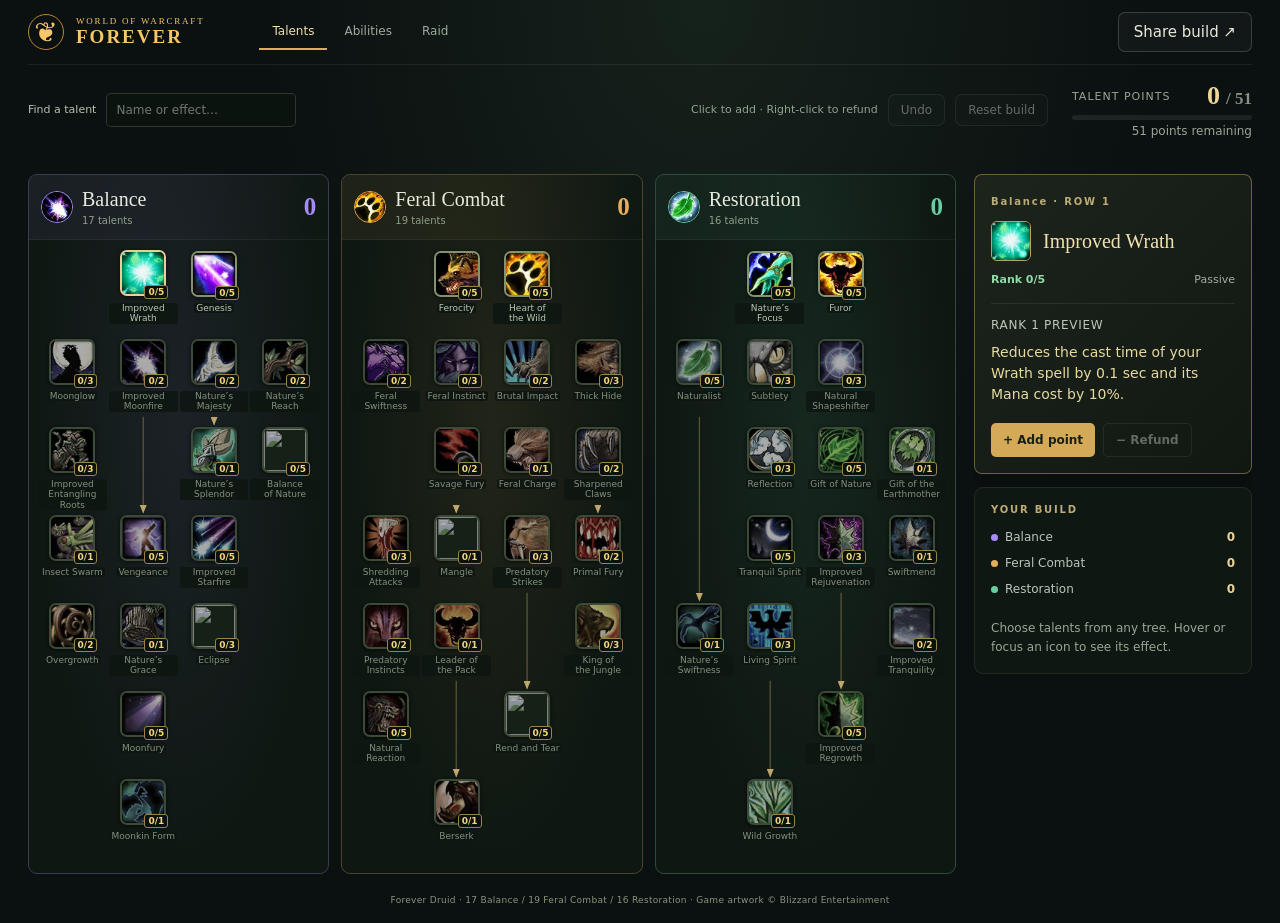
==== index.html @ 5e4475e9 "Add WoW Forever raid planner" ====
<!doctype html>
<html lang="en">
  <head>
    <meta charset="UTF-8">
    <meta name="viewport" content="width=device-width,initial-scale=1.0">
    <title>WoW Forever — Druid Talent Calculator</title>
    <meta name="description" content="Plan your WoW Forever Druid build across Balance, Feral Combat, and Restoration with all 52 talents.">
    <link rel="canonical" href="https://jvmes-wow.github.io/forever-druid/">
    <meta property="og:type" content="website">
    <meta property="og:site_name" content="WoW Forever Druid Calculator">
    <meta property="og:title" content="WoW Forever — Druid Talent Calculator">
    <meta property="og:description" content="Plan your WoW Forever Druid build across Balance, Feral Combat, and Restoration with all 52 talents.">
    <meta property="og:url" content="https://jvmes-wow.github.io/forever-druid/">
    <meta property="og:image" content="https://jvmes-wow.github.io/forever-druid/og.png">
    <meta property="og:image:secure_url" content="https://jvmes-wow.github.io/forever-druid/og.png">
    <meta property="og:image:type" content="image/png">
    <meta property="og:image:width" content="1200">
    <meta property="og:image:height" content="630">
    <meta property="og:image:alt" content="WoW Forever Druid Talent Calculator, showing the Balance, Feral Combat, and Restoration trees with their game icons.">
    <meta name="twitter:card" content="summary_large_image">
    <meta name="twitter:title" content="WoW Forever — Druid Talent Calculator">
    <meta name="twitter:description" content="Plan your WoW Forever Druid build across Balance, Feral Combat, and Restoration with all 52 talents.">
    <meta name="twitter:image" content="https://jvmes-wow.github.io/forever-druid/og.png">
    <meta name="twitter:image:alt" content="WoW Forever Druid Talent Calculator, showing the Balance, Feral Combat, and Restoration trees with their game icons.">
    <meta name="theme-color" content="#66cea0">
    <link rel="stylesheet" href="styles.css">
  </head>
  <body>
    <div id="root"><p>Loading Druid talents…</p></div>
    <noscript>Enable JavaScript to use the talent calculator.</noscript>
    <script src="talents.js"></script>
    <script src="calculator.js"></script>
    <script src="app.js"></script>
  </body>
</html>
---- styles.css ----
:root{color-scheme:dark;font-family:system-ui,-apple-system,BlinkMacSystemFont,"Segoe UI",sans-serif;color:#e7eadc;background:#0b1010;font-size:15px}
*{box-sizing:border-box}body{margin:0;background:radial-gradient(ellipse at 55% 0,#263c2d66,transparent 45%),#0b1010}button,input,textarea{font:inherit}button{color:inherit;cursor:pointer;border:0}button:disabled{opacity:.4;cursor:default}button:focus-visible,input:focus-visible,textarea:focus-visible,summary:focus-visible{outline:2px solid #f1d28c;outline-offset:4px}main{max-width:1390px;margin:auto;padding:0 42px}header{height:92px;border-bottom:1px solid #ffffff12;display:flex;align-items:center;gap:55px}.brand{display:flex;align-items:center;gap:12px;color:#f6c669}.crest{font-size:38px;border:1px solid #ba8735;border-radius:50%;width:46px;height:46px;display:grid;place-items:center}.brand small,.brand strong{display:block;font-family:Georgia,serif}.brand small{font-size:9px;letter-spacing:1.8px}.brand strong{font-size:22px;letter-spacing:2px}.header-label{font-size:11px;letter-spacing:1.8px;color:#bba576}.ghost{border:1px solid #ffffff2b;background:#ffffff08;padding:10px 15px;border-radius:7px}header>.ghost{margin-left:auto}.hero{display:flex;justify-content:space-between;align-items:center;gap:30px;padding:48px 0 32px}.eyebrow{font-size:10px;font-weight:700;letter-spacing:1.8px;color:#bdab78;margin:0 0 9px}.hero h1{font:500 49px Georgia,serif;margin:0;letter-spacing:-1px}.hero em{color:#d8af62;font-style:normal}.intro{color:#9ea99c;font-size:15px;margin-bottom:0}.points{width:220px;flex-shrink:0;text-align:right;color:#9ba697}.points>span{font-size:10px;text-transform:uppercase;letter-spacing:1.5px}.points b{font:700 34px Georgia,serif;display:block;color:#f1d497}.points b i{font-size:17px;font-style:normal;color:#829283;margin-left:6px}.points small{display:block;margin-top:8px;font-size:11px}.meter{height:5px;border-radius:4px;background:#ffffff13;margin-top:8px}.meter i{display:block;height:100%;background:linear-gradient(90deg,#e3ae55,#fff0a3);border-radius:4px;transition:width .15s}.switcher{display:grid;grid-template-columns:repeat(3,1fr);gap:12px}.switcher button{border:1px solid #ffffff14;background:#101813;padding:16px;display:flex;align-items:center;gap:14px;text-align:left;border-radius:7px}.switcher button.on{border-color:var(--tree);box-shadow:inset 0 0 25px color-mix(in srgb,var(--tree) 12%,transparent)}.switcher button:not(.on){opacity:.65}.switcher button>span{font-size:29px;color:var(--tree)}.switcher b,.switcher small{display:block}.switcher small{color:#a1afa0;margin-top:4px;font-size:11px}.toolbar{display:flex;align-items:center;gap:10px;margin-top:22px}.toolbar>span{font-size:11px;color:#93a18f;margin-left:auto}.toolbar button{font-size:12px}.search-label{font-size:11px;color:#b8c2b1;display:flex;align-items:center;gap:10px}input[type=search],input[type=number],textarea{border:1px solid #ffffff26;background:#0b130e;border-radius:5px;padding:9px;color:#edf0e9}input[type=search]{width:190px;font-size:12px}input[type=number]{width:74px}#status{font-size:12px;min-height:18px;color:#dec183;margin:10px 0}.workspace{display:grid;grid-template-columns:minmax(0,1fr) 340px;gap:24px;align-items:start}.tree-panel,.summary{background:#0e1712;border:1px solid #ffffff14;border-radius:9px}.tree-head{display:flex;justify-content:space-between;align-items:center;padding:24px 28px 16px}.tree-head h2{font:500 28px Georgia,serif;margin:0}.tree-head>span{font-size:12px;color:#c7b080}.tree-grid{display:grid;grid-template:repeat(7,116px)/repeat(4,minmax(0,1fr));position:relative;margin:0 24px 20px;background:radial-gradient(ellipse at 50% 18%,color-mix(in srgb,var(--tree) 10%,transparent),transparent 67%)}.connections{position:absolute;inset:0;width:100%;height:100%;pointer-events:none;overflow:visible}.connections>path{stroke:#bfa66a66;stroke-width:1.3;fill:none;vector-effect:non-scaling-stroke}.connections>path.ready{stroke:#e0c17b}.connections marker path{fill:#bfa66a}.node{position:relative;z-index:1;justify-self:stretch;align-self:start;display:flex;flex-direction:column;align-items:center;gap:8px;background:transparent;padding:16px 4px 0;min-width:0;height:104px;border-radius:6px}.orb{width:58px;height:58px;border-radius:12px;border:2px solid #657767;background:linear-gradient(145deg,#324233,#111a14);display:grid;place-items:center;position:relative;color:#d5dfc8;font:600 18px Georgia,serif;transition:transform .12s,border-color .12s;flex-shrink:0}.rank{position:absolute;right:-6px;bottom:-7px;font:700 10px system-ui;background:#0b110c;border:1px solid #988349;border-radius:3px;padding:2px 4px;color:#f6d67d}.node-name{font-size:11px;line-height:1.25;color:#d0d8c8;max-width:148px;text-wrap:balance;background:#0e1712dd;padding:1px 4px;border-radius:3px}.node.locked .orb{filter:grayscale(1);opacity:.48}.node.locked .node-name{color:#98a492}.node:hover .orb,.node.inspected .orb{border-color:#eacf94;transform:translateY(-2px)}.node.learned .orb{border-color:var(--tree);background:radial-gradient(circle at 25% 15%,color-mix(in srgb,var(--tree) 34%,#26342a),#111b14);color:#fff;box-shadow:0 0 17px color-mix(in srgb,var(--tree) 16%,transparent)}.node.maxed .rank{color:#c7f2b8;border-color:#76b165}.node.search-dim{opacity:.18}.tooltip{background:linear-gradient(135deg,#1d241c,#101812);border:1px solid #b6985988;border-radius:8px;padding:22px;box-shadow:0 10px 35px #0003;min-height:315px}.tooltip h3{font:500 23px Georgia,serif;margin:9px 0 10px;color:#f2e1b0}.tooltip h4{margin-bottom:10px;color:#e6dcc2}.rank-line{display:flex;justify-content:space-between;font-size:11px;color:#a4afa0}.rank-line b{color:#8fdaa7}.capture-label{color:#9ba697;font-size:10px;border-top:1px solid #ffffff15;margin:17px 0 10px;padding-top:14px;text-transform:uppercase;letter-spacing:.7px}.effect{font-size:13px;line-height:1.55;color:#e6d9a0;margin:10px 0}.spell-details{display:grid;grid-template-columns:1fr 1fr;gap:4px 12px;font-size:11px;color:#d5dccd;margin-bottom:12px}.spell-details span:nth-child(even){text-align:right}.form-requirement,.lock-reason{color:#dcaa8b;font-size:11px;line-height:1.5}.prerequisite,.unclear{font-size:11px;line-height:1.5;color:#b5c1af}.actions{display:flex;gap:8px;margin-top:18px;flex-wrap:wrap}.actions button{padding:9px 12px;border:0;border-radius:5px;background:#d4a958;color:#162016;font-weight:700;font-size:12px}.actions .ghost{background:transparent;color:#d7dfd1;border:1px solid #ffffff30}.source-link{color:#b4cca8;background:transparent;text-decoration:underline;text-underline-offset:3px;padding:0;margin-top:18px;font-size:11px}.summary{padding:22px;margin-top:18px}.split>div{font-size:12px;color:#bac6ba;display:flex;align-items:center;gap:7px;padding:6px 0}.split span{width:7px;height:7px;border-radius:100%}.split b{margin-left:auto;color:#e6d49a}.summary ul{list-style:none;padding:14px 0 0;margin:15px 0 0;border-top:1px solid #ffffff15;max-height:265px;overflow:auto}.summary li{display:flex;justify-content:space-between;gap:8px;font-size:11px;padding:5px 0}.summary li button{background:transparent;padding:0;color:#c6d0c4;font-size:11px;text-align:left}.summary li button:hover{text-decoration:underline}.summary li b{color:#e5c574;white-space:nowrap}.empty{line-height:1.6;color:#9aa695;font-size:12px;margin:17px 0 0}.rules{margin-top:25px;border:1px solid #ffffff16;border-radius:7px;font-size:12px;color:#a1af9b}.rules summary{padding:16px;cursor:pointer;color:#c8d1bb}.rule-content{padding:0 18px 10px;line-height:1.6}.rule-content p{max-width:1000px}.rule-controls{display:flex;align-items:center;gap:25px;margin:20px 0;flex-wrap:wrap}.rule-controls label{display:flex;align-items:center;gap:9px}.rule-controls input{accent-color:#d4a958}.page-foot{text-align:center;color:#87957e;padding:28px 0 23px;font-size:10px;letter-spacing:.3px}dialog{background:#131d15;color:#e7eadc;border:1px solid #b69859;border-radius:10px;padding:24px;width:min(640px,92vw);max-height:90vh}dialog::backdrop{background:#020604cc}.dialog-head{display:flex;align-items:center;gap:16px;justify-content:space-between}.dialog-head h2{margin:0;font:500 25px Georgia,serif}.dialog-head button{font-size:20px}dialog p{font-size:13px;line-height:1.5;color:#b8c1b2}dialog label{font-size:12px;display:block;margin-bottom:7px}textarea{width:100%;resize:vertical;line-height:1.5;word-break:break-all}#source-dialog{width:min(1000px,94vw)}#source-image{max-width:100%;display:block;margin:auto}#source-filename{overflow-wrap:anywhere}
@media(min-width:1000px){aside{position:sticky;top:20px;max-height:calc(100vh - 40px);overflow-y:auto;scrollbar-width:thin}}
@media(max-width:1000px){main{padding:0 24px}.workspace{grid-template-columns:minmax(0,1fr) 300px;gap:15px}.tree-grid{margin:0 12px 16px}.hero h1{font-size:41px}.tree-head{padding:22px 17px 12px}.tree-head>span{font-size:10px}.tooltip{padding:16px}.toolbar>span{display:none}.toolbar #undo{margin-left:auto}.node-name{font-size:10px}}
@media(max-width:760px){main{padding:0 16px}header{height:77px;gap:15px}.header-label{display:none}header>.ghost{font-size:10px;padding:9px}.brand small{font-size:7px}.brand strong{font-size:18px}.crest{width:37px;height:37px;font-size:29px}.hero{padding:30px 0 25px;gap:20px}.hero h1{font-size:33px}.intro{font-size:12px;line-height:1.5}.points{width:104px}.points b{font-size:29px}.points b i{font-size:13px}.points>span{font-size:8px}.points small{font-size:9px}.eyebrow{font-size:9px}.switcher{gap:6px}.switcher button{padding:11px 7px;gap:6px}.switcher button>span{font-size:19px}.switcher b{font-size:11px}.switcher small{font-size:9px;line-height:1.5}.toolbar{flex-wrap:wrap;margin-top:16px}.search-label{flex:1;white-space:nowrap;font-size:10px;gap:6px}input[type=search]{min-width:0;width:130px}.toolbar button{font-size:10px;padding:9px}.workspace{grid-template-columns:1fr}.tree-grid{margin:0 9px 15px}.node-name{font-size:10px}.tree-head h2{font-size:26px}.node{padding-left:0;padding-right:0}.orb{width:52px;height:52px;font-size:16px}.rule-controls{gap:14px}.tooltip{min-height:0}.summary{margin-top:14px}#status{font-size:11px}.source-link{font-size:12px}}

/* All three trees share one board. Row sizing keeps the full trees in view. */
main{max-width:1720px;padding:0 28px}
header{height:65px}
.crest{width:36px;height:36px;font-size:28px}
.brand strong{font-size:19px}
.section-nav{display:flex;align-self:stretch;align-items:center;gap:4px}.section-nav a,.section-nav span{color:#9eaa9d;text-decoration:none;padding:10px 13px;border-bottom:2px solid transparent;font-size:12px}.section-nav a:hover,.section-nav span{color:#f0dfad;border-color:#d8ad5d}
.sr-only{position:absolute;width:1px;height:1px;padding:0;margin:-1px;overflow:hidden;clip-path:inset(50%);white-space:nowrap;border:0}
.calculator-bar{display:flex;align-items:center;gap:24px;padding:16px 0 8px}
.calculator-bar .toolbar{flex:1;min-width:0}
.calculator-bar .points{display:grid;grid-template-columns:1fr auto;align-items:center;gap:2px 12px}
.calculator-bar .points>span{font-size:11px;letter-spacing:1px;text-align:left}
.calculator-bar .points b{font-size:26px}
.calculator-bar .meter,.calculator-bar .points small{grid-column:1/-1;margin-top:2px}
.calculator-bar .points small{font-size:12px}
#build-link{width:100%;border:1px solid #ffffff26;background:#0b130e;border-radius:5px;padding:10px;color:#edf0e9;font-size:14px}
.build-code-options{border-top:1px solid #ffffff20;margin-top:22px;padding-top:16px}
.build-code-options summary{font-size:14px;color:#bdc8b7;cursor:pointer;margin-bottom:14px}
.points{width:180px}
.points b{font-size:28px}
.toolbar{margin-top:0}
.toolbar .ghost{padding:8px 12px}
#status{margin:6px 0;min-height:16px;font-size:11px}
.workspace{grid-template-columns:minmax(0,1fr) 278px;gap:18px}
.trees-scroll{min-width:0;overflow-x:auto;scrollbar-width:thin;padding-bottom:3px}
.trees{display:grid;grid-template-columns:repeat(3,minmax(0,1fr));gap:12px;min-width:744px;--row-height:clamp(70px,calc((100dvh - 280px)/7),88px)}
.tree-panel{min-width:0;background:radial-gradient(ellipse at 50% 35%,color-mix(in srgb,var(--tree) 9%,transparent),transparent 70%),#0e1712;overflow:hidden;border-color:color-mix(in srgb,var(--tree) 25%,#17201a)}
.tree-head{gap:9px;padding:13px 12px;margin-bottom:7px;border-bottom:1px solid #ffffff0d;background:linear-gradient(110deg,color-mix(in srgb,var(--tree) 8%,transparent),transparent)}
.tree-head h2{font-size:20px;white-space:nowrap}
.tree-head small{display:block;color:#8e9e8a;font-size:10px;margin-top:4px}
.tree-head>b{font:600 25px Georgia,serif;margin-left:auto;color:var(--tree)}
.tree-icon{width:32px;height:32px;object-fit:cover;border-radius:50%;border:1px solid var(--tree);flex-shrink:0}
.tree-grid{grid-template:repeat(7,var(--row-height))/repeat(4,minmax(0,1fr));margin:0 8px 10px;background:none}
.node{height:var(--row-height);padding:4px 1px 0;gap:6px;justify-content:flex-start}
.orb{width:46px;height:46px;border-radius:7px;border-color:#82936d;background:#152117;box-shadow:0 1px 4px #0009}
.orb>img{display:block;width:100%;height:100%;object-fit:cover;border-radius:5px;pointer-events:none}
.rank{font-size:9px;right:-4px;bottom:-5px;padding:1px 3px;z-index:2}
.node-name{font-size:9px;line-height:1.15;max-width:112px;padding:0 2px;color:#bac8b3;pointer-events:none}
.node.locked .orb{filter:none;opacity:1;border-color:#3c4b38}
.node.locked .orb>img{filter:saturate(.5) brightness(.67)}
.node.locked .node-name{color:#84907c}
.node:hover .orb,.node.inspected .orb{border-color:#eacf94;transform:translateY(-1px)}
.node:hover .orb>img,.node.inspected .orb>img{filter:none}
.node.learned .orb{border-color:var(--tree);box-shadow:0 0 0 1px color-mix(in srgb,var(--tree) 25%,transparent),0 0 13px color-mix(in srgb,var(--tree) 25%,transparent)}
.node.maxed .orb{border-color:#e6c97c}
.node.search-dim{opacity:.15}
.node.budget-dim{opacity:.25}
.node.budget-dim.search-dim{opacity:.08}
.node.budget-dim:hover,.node.budget-dim:focus-visible{opacity:.65}
.tooltip{padding:16px;min-height:275px}
.tooltip h3{font-size:20px;margin:0;line-height:1.15}
.tooltip .effect{font-size:14px;line-height:1.5}
.effect-label{color:#bdc8b7;font-size:12px;border-top:1px solid #ffffff15;margin:17px 0 10px;padding-top:14px;text-transform:uppercase;letter-spacing:.7px}
.next-effect .effect{color:#bbcaad}
.scaling-note{font-size:12px;line-height:1.5;color:#a7b49e;margin:14px 0 0}
.talent-heading{display:flex;gap:12px;align-items:center;margin:12px 0}
.talent-heading>img{width:40px;height:40px;border-radius:6px;border:1px solid #b7a266;flex-shrink:0}
.summary{margin-top:13px;padding:16px}
.summary ul{max-height:205px}
.page-foot{padding:18px 0;font-size:9px}
@media(max-width:1200px){
  main{padding:0 20px}
  .workspace{grid-template-columns:1fr}
  .trees{min-width:720px;--row-height:clamp(70px,calc((100dvh - 275px)/7),88px)}
  aside{position:static;max-height:none;overflow:visible;display:grid;grid-template-columns:1fr 1fr;gap:16px;align-items:start}
  .summary{margin-top:0}
  .tooltip{min-height:0}
  .tree-head h2{font-size:22px}
  .node-name{font-size:10px}
}
@media(max-width:760px){
  main{padding:0 12px}
  header{height:60px}
  .section-nav a,.section-nav span{padding:8px;font-size:10px}
  .calculator-bar{flex-direction:column-reverse;align-items:stretch;gap:12px;padding:12px 0 8px}
  .calculator-bar .points{width:100%}
  .points{width:110px}
  .points b{font-size:24px}
  .toolbar{margin:0;gap:6px}
  .toolbar .ghost{padding:8px;font-size:10px}
  .search-label{font-size:0;gap:0}
  input[type=search]{font-size:11px;width:150px;max-width:100%}
  .trees{min-width:720px;gap:10px;--row-height:76px}
  .tree-head{padding:12px 9px;gap:6px}
  .tree-head h2{font-size:18px}
  .tree-icon{width:26px;height:26px}
  .node-name{font-size:9px}
  .tree-grid{margin:0 5px 8px}
  aside{grid-template-columns:1fr;gap:14px}
}
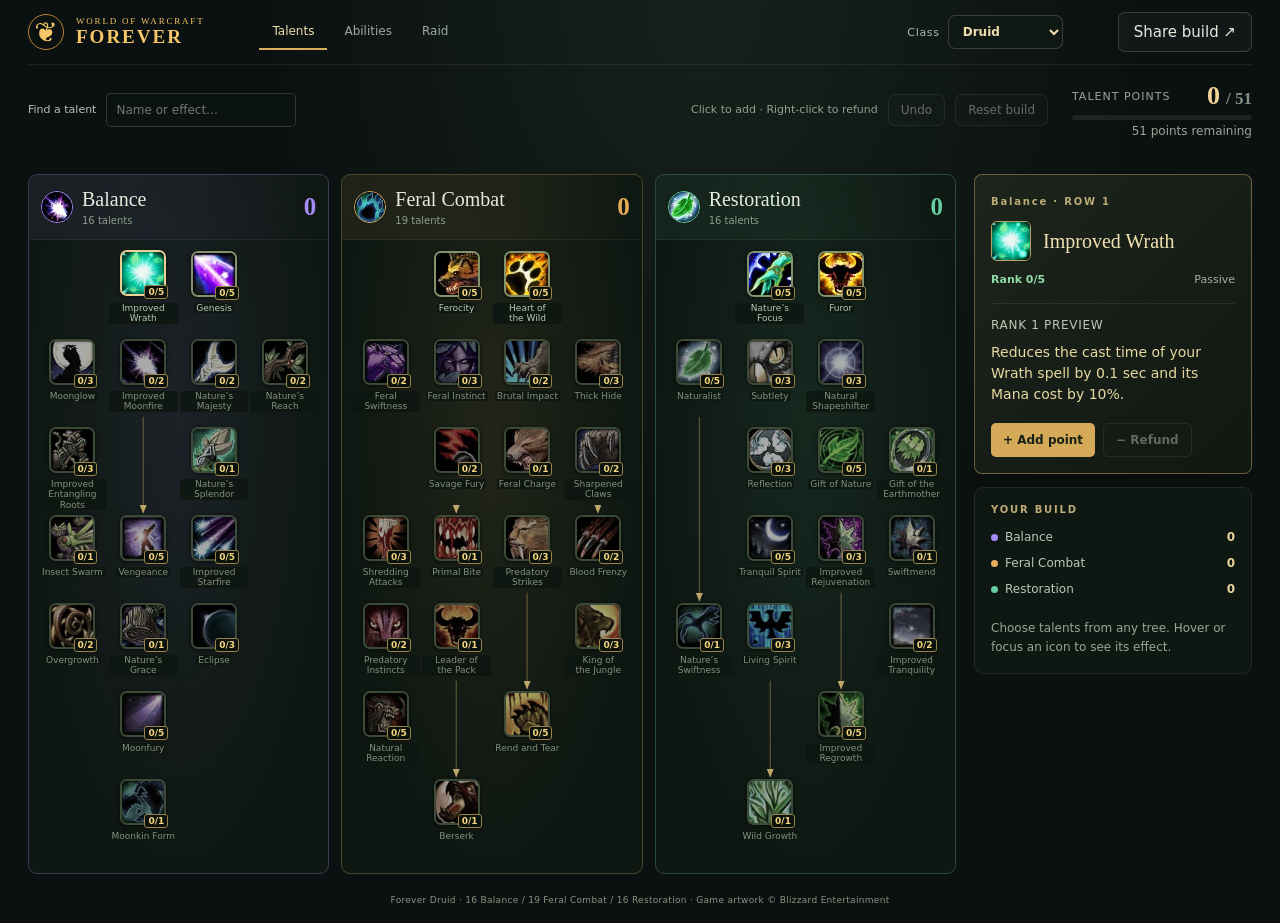
==== commit ce56d1e3: "Expand talent calculators and ability tooltips" ====
--- a/index.html
+++ b/index.html
@@ -4,12 +4,12 @@
     <meta charset="UTF-8">
     <meta name="viewport" content="width=device-width,initial-scale=1.0">
     <title>WoW Forever — Druid Talent Calculator</title>
-    <meta name="description" content="Plan your WoW Forever Druid build across Balance, Feral Combat, and Restoration with all 52 talents.">
+    <meta name="description" content="Plan your WoW Forever Druid build across Balance, Feral Combat, and Restoration with all 51 talents.">
     <link rel="canonical" href="https://jvmes-wow.github.io/forever-druid/">
     <meta property="og:type" content="website">
     <meta property="og:site_name" content="WoW Forever Druid Calculator">
     <meta property="og:title" content="WoW Forever — Druid Talent Calculator">
-    <meta property="og:description" content="Plan your WoW Forever Druid build across Balance, Feral Combat, and Restoration with all 52 talents.">
+    <meta property="og:description" content="Plan your WoW Forever Druid build across Balance, Feral Combat, and Restoration with all 51 talents.">
     <meta property="og:url" content="https://jvmes-wow.github.io/forever-druid/">
     <meta property="og:image" content="https://jvmes-wow.github.io/forever-druid/og.png">
     <meta property="og:image:secure_url" content="https://jvmes-wow.github.io/forever-druid/og.png">
@@ -19,7 +19,7 @@
     <meta property="og:image:alt" content="WoW Forever Druid Talent Calculator, showing the Balance, Feral Combat, and Restoration trees with their game icons.">
     <meta name="twitter:card" content="summary_large_image">
     <meta name="twitter:title" content="WoW Forever — Druid Talent Calculator">
-    <meta name="twitter:description" content="Plan your WoW Forever Druid build across Balance, Feral Combat, and Restoration with all 52 talents.">
+    <meta name="twitter:description" content="Plan your WoW Forever Druid build across Balance, Feral Combat, and Restoration with all 51 talents.">
     <meta name="twitter:image" content="https://jvmes-wow.github.io/forever-druid/og.png">
     <meta name="twitter:image:alt" content="WoW Forever Druid Talent Calculator, showing the Balance, Feral Combat, and Restoration trees with their game icons.">
     <meta name="theme-color" content="#66cea0">
--- a/styles.css
+++ b/styles.css
@@ -10,6 +10,7 @@
 .crest{width:36px;height:36px;font-size:28px}
 .brand strong{font-size:19px}
 .section-nav{display:flex;align-self:stretch;align-items:center;gap:4px}.section-nav a,.section-nav span{color:#9eaa9d;text-decoration:none;padding:10px 13px;border-bottom:2px solid transparent;font-size:12px}.section-nav a:hover,.section-nav span{color:#f0dfad;border-color:#d8ad5d}
+.class-picker{display:flex;align-items:center;gap:8px;margin-left:auto;color:#aeb9aa;font-size:11px;letter-spacing:.7px}.class-picker select{color:#f0dfad;background:#101813;border:1px solid #ffffff2b;border-radius:7px;padding:8px 28px 8px 10px;font:600 12px system-ui;cursor:pointer}header>.class-picker+.ghost{margin-left:0}
 .sr-only{position:absolute;width:1px;height:1px;padding:0;margin:-1px;overflow:hidden;clip-path:inset(50%);white-space:nowrap;border:0}
 .calculator-bar{display:flex;align-items:center;gap:24px;padding:16px 0 8px}
 .calculator-bar .toolbar{flex:1;min-width:0}
@@ -77,6 +78,7 @@
   main{padding:0 12px}
   header{height:60px}
   .section-nav a,.section-nav span{padding:8px;font-size:10px}
+  .class-picker{font-size:0;margin-left:auto}.class-picker select{max-width:116px;padding:7px 22px 7px 8px;font-size:11px}
   .calculator-bar{flex-direction:column-reverse;align-items:stretch;gap:12px;padding:12px 0 8px}
   .calculator-bar .points{width:100%}
   .points{width:110px}
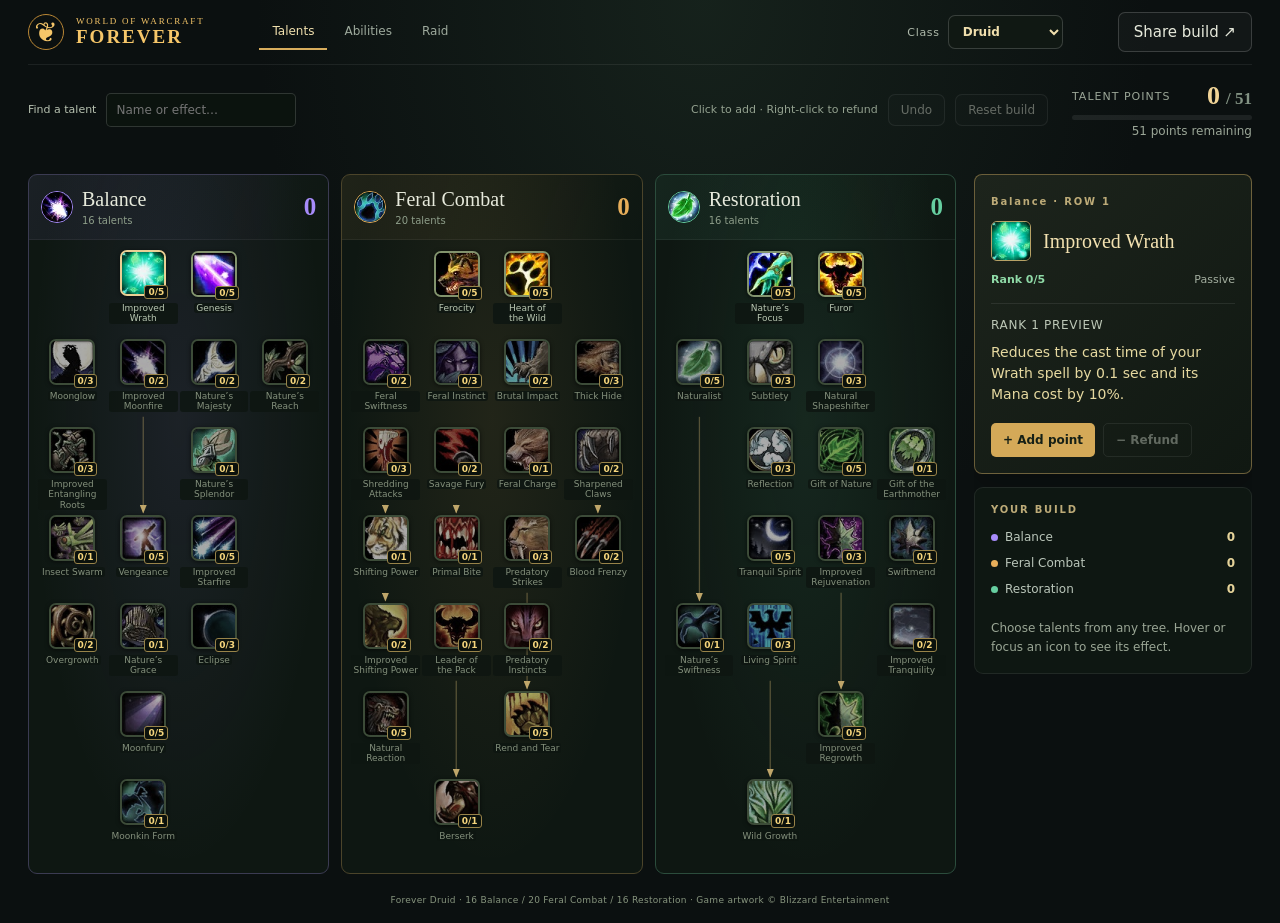
==== commit 06c088ee: "Update Druid talents for class deep dive" ====
--- a/index.html
+++ b/index.html
@@ -4,12 +4,12 @@
     <meta charset="UTF-8">
     <meta name="viewport" content="width=device-width,initial-scale=1.0">
     <title>WoW Forever — Druid Talent Calculator</title>
-    <meta name="description" content="Plan your WoW Forever Druid build across Balance, Feral Combat, and Restoration with all 51 talents.">
+    <meta name="description" content="Plan a 51-point WoW Forever Druid build across Balance, Feral Combat, and Restoration.">
     <link rel="canonical" href="https://jvmes-wow.github.io/forever-druid/">
     <meta property="og:type" content="website">
     <meta property="og:site_name" content="WoW Forever Druid Calculator">
     <meta property="og:title" content="WoW Forever — Druid Talent Calculator">
-    <meta property="og:description" content="Plan your WoW Forever Druid build across Balance, Feral Combat, and Restoration with all 51 talents.">
+    <meta property="og:description" content="Plan a 51-point WoW Forever Druid build across Balance, Feral Combat, and Restoration.">
     <meta property="og:url" content="https://jvmes-wow.github.io/forever-druid/">
     <meta property="og:image" content="https://jvmes-wow.github.io/forever-druid/og.png">
     <meta property="og:image:secure_url" content="https://jvmes-wow.github.io/forever-druid/og.png">
@@ -19,7 +19,7 @@
     <meta property="og:image:alt" content="WoW Forever Druid Talent Calculator, showing the Balance, Feral Combat, and Restoration trees with their game icons.">
     <meta name="twitter:card" content="summary_large_image">
     <meta name="twitter:title" content="WoW Forever — Druid Talent Calculator">
-    <meta name="twitter:description" content="Plan your WoW Forever Druid build across Balance, Feral Combat, and Restoration with all 51 talents.">
+    <meta name="twitter:description" content="Plan a 51-point WoW Forever Druid build across Balance, Feral Combat, and Restoration.">
     <meta name="twitter:image" content="https://jvmes-wow.github.io/forever-druid/og.png">
     <meta name="twitter:image:alt" content="WoW Forever Druid Talent Calculator, showing the Balance, Feral Combat, and Restoration trees with their game icons.">
     <meta name="theme-color" content="#66cea0">
@@ -28,8 +28,8 @@
   <body>
     <div id="root"><p>Loading Druid talents…</p></div>
     <noscript>Enable JavaScript to use the talent calculator.</noscript>
-    <script src="talents.js"></script>
-    <script src="calculator.js"></script>
-    <script src="app.js"></script>
+    <script src="talents.js?v=5"></script>
+    <script src="calculator.js?v=3"></script>
+    <script src="app.js?v=3"></script>
   </body>
 </html>
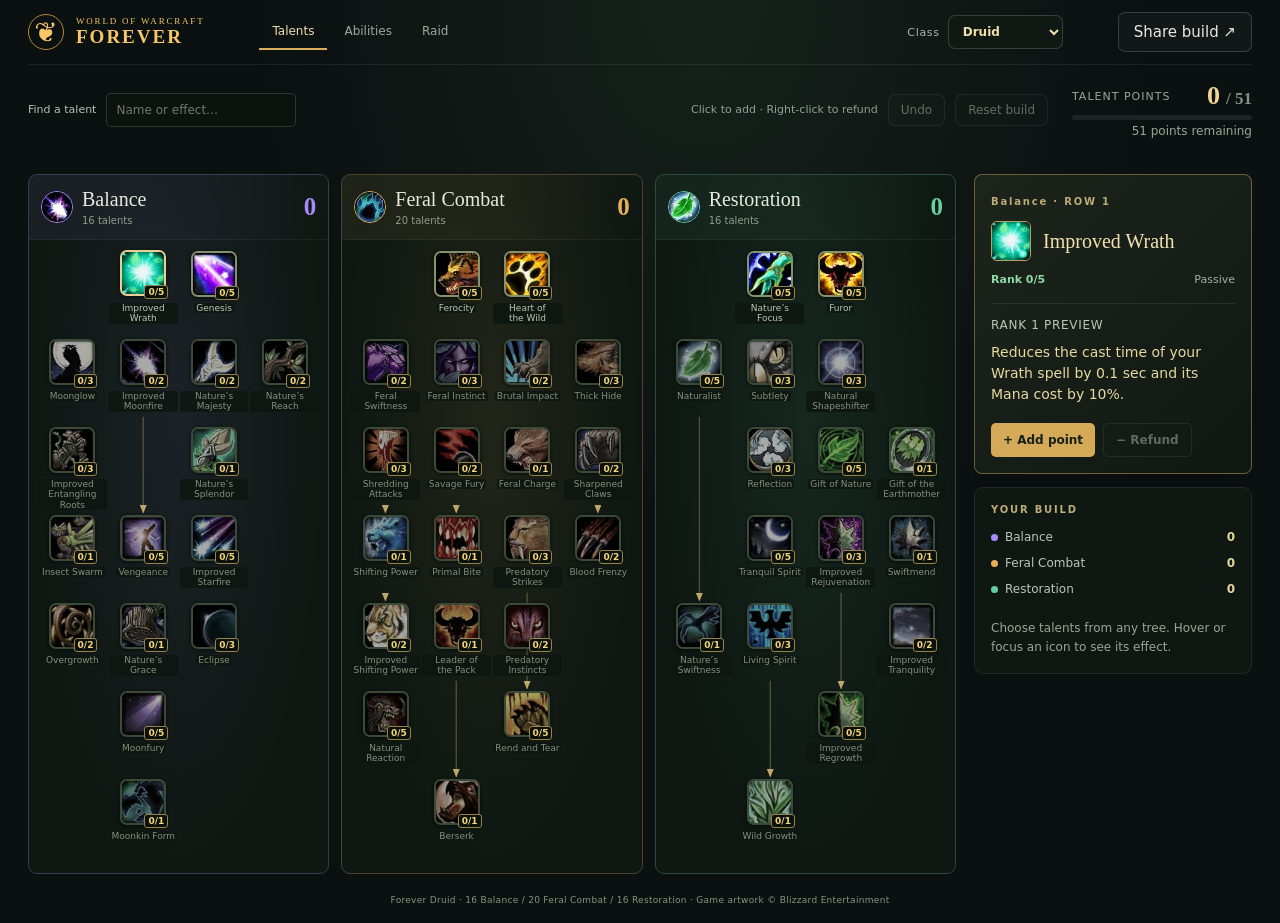
==== commit 422f07b5: "Update Shifting Power icons" ====
--- a/index.html
+++ b/index.html
@@ -28,7 +28,7 @@
   <body>
     <div id="root"><p>Loading Druid talents…</p></div>
     <noscript>Enable JavaScript to use the talent calculator.</noscript>
-    <script src="talents.js?v=5"></script>
+    <script src="talents.js?v=6"></script>
     <script src="calculator.js?v=3"></script>
     <script src="app.js?v=3"></script>
   </body>
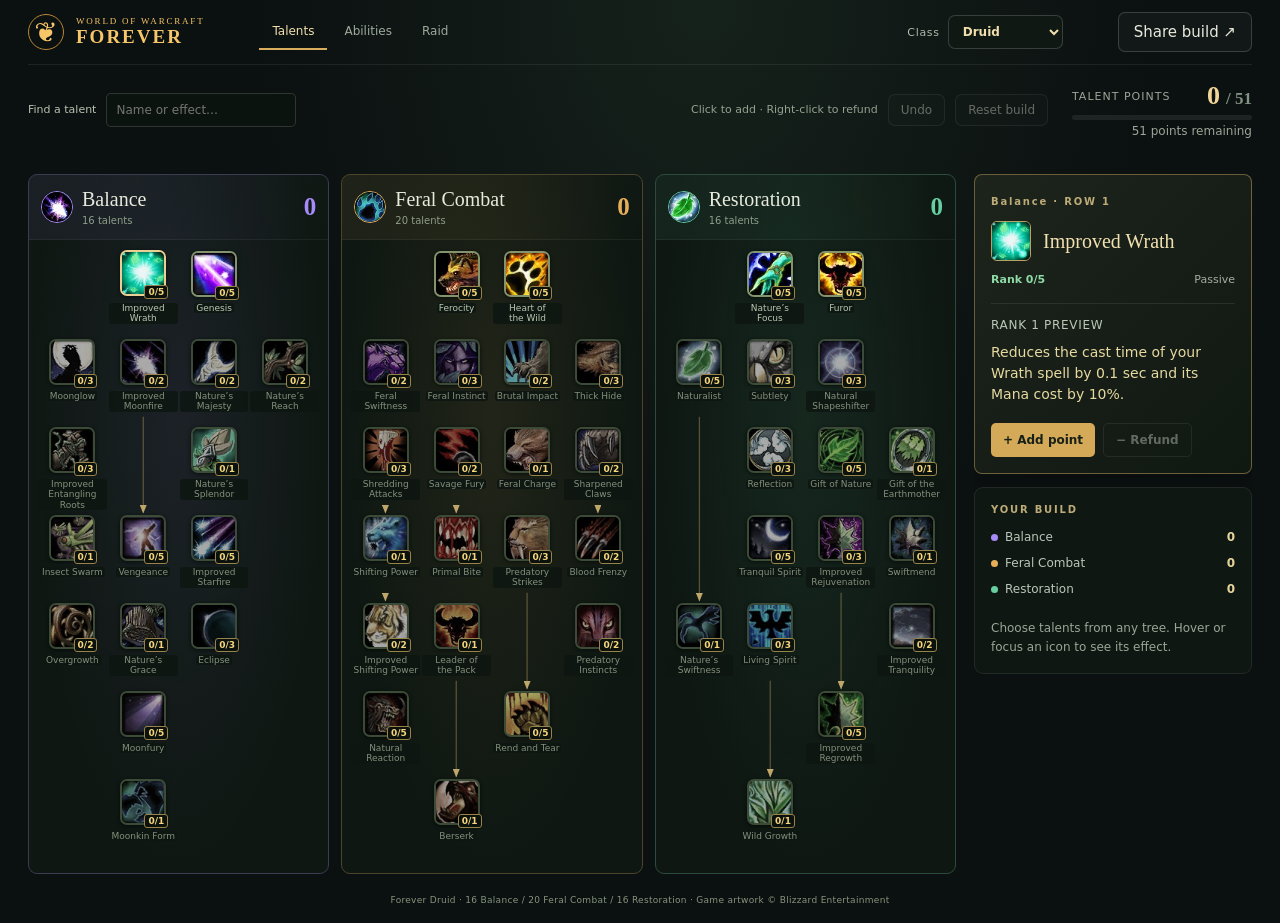
==== commit b0a73b06: "Align Predatory Instincts with Feral tree" ====
--- a/index.html
+++ b/index.html
@@ -28,7 +28,7 @@
   <body>
     <div id="root"><p>Loading Druid talents…</p></div>
     <noscript>Enable JavaScript to use the talent calculator.</noscript>
-    <script src="talents.js?v=6"></script>
+    <script src="talents.js?v=7"></script>
     <script src="calculator.js?v=3"></script>
     <script src="app.js?v=3"></script>
   </body>
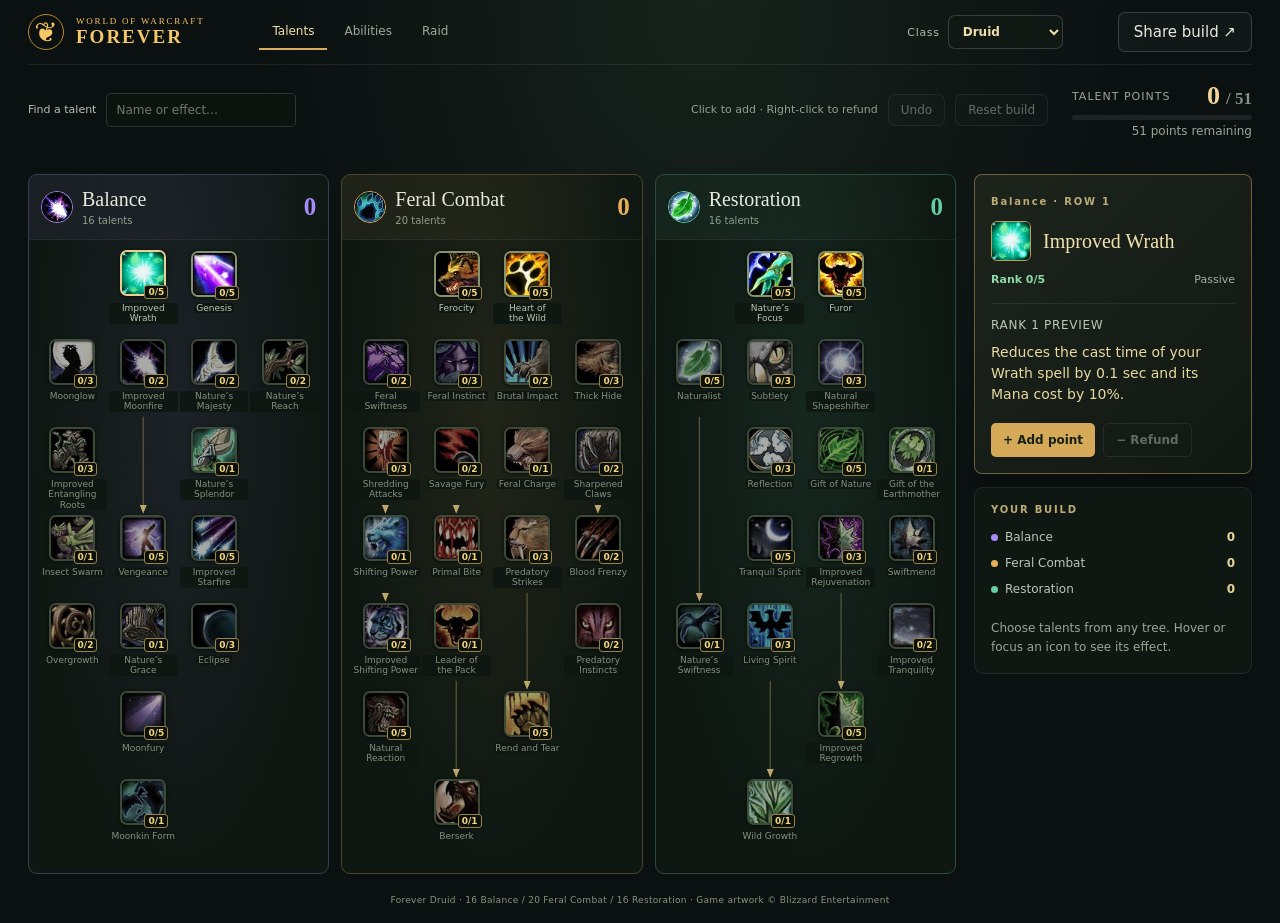
==== commit 71e3d174: "Use Great Hunt icon for Improved Shifting Power" ====
--- a/index.html
+++ b/index.html
@@ -28,7 +28,7 @@
   <body>
     <div id="root"><p>Loading Druid talents…</p></div>
     <noscript>Enable JavaScript to use the talent calculator.</noscript>
-    <script src="talents.js?v=7"></script>
+    <script src="talents.js?v=8"></script>
     <script src="calculator.js?v=3"></script>
     <script src="app.js?v=3"></script>
   </body>
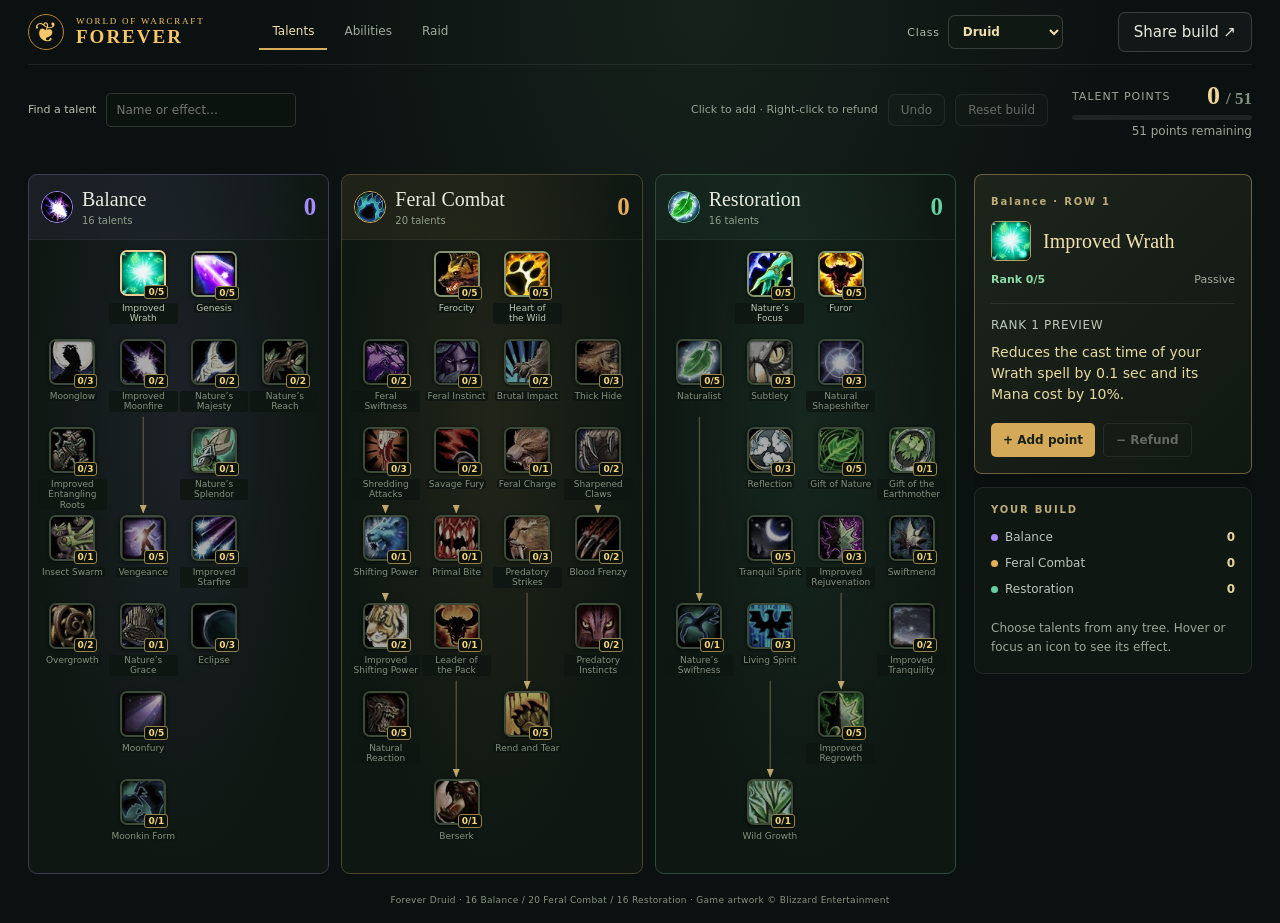
==== commit 2f05a821: "Refresh all talent trees from Sixty Upgrades and preserve shared builds" ====
--- a/index.html
+++ b/index.html
@@ -28,8 +28,8 @@
   <body>
     <div id="root"><p>Loading Druid talents…</p></div>
     <noscript>Enable JavaScript to use the talent calculator.</noscript>
-    <script src="talents.js?v=8"></script>
-    <script src="calculator.js?v=3"></script>
-    <script src="app.js?v=3"></script>
+    <script src="talents.js?v=20261002"></script>
+    <script src="calculator.js?v=20261002"></script>
+    <script src="app.js?v=20261002"></script>
   </body>
 </html>
